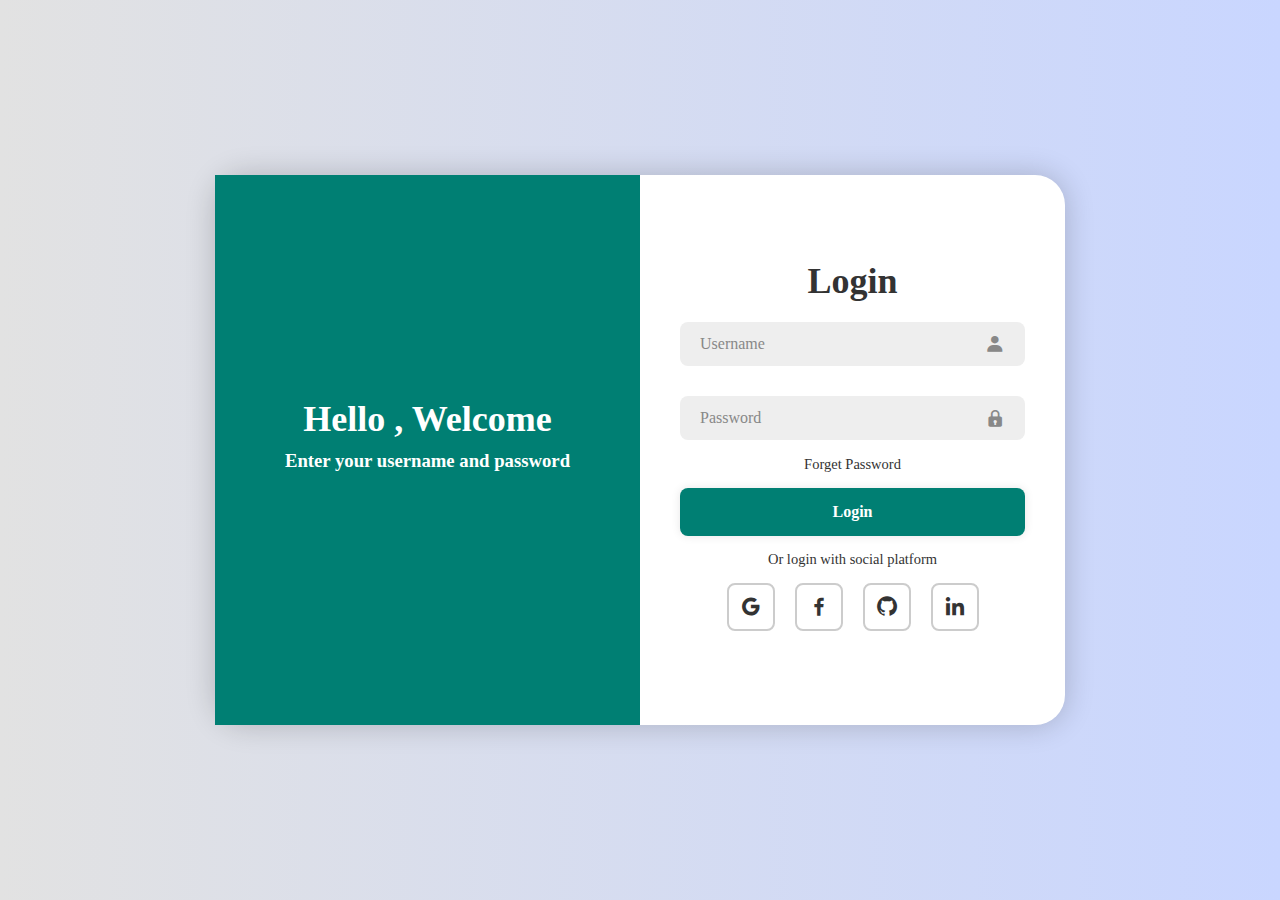
==== index_.html @ ce6fbe1e "Add files via upload" ====
<!DOCTYPE html>
<html lang="en">
<head>
    <meta charset="UTF-8">
    <meta name="viewport" content="width=4, initial-scale=1.0">
    <title>Document</title>
    <link rel="stylesheet" href="styles_.css">
    <link href='https://unpkg.com/boxicons@2.1.4/css/boxicons.min.css' rel='stylesheet'>

</head>
<body>
    
    <div class="container">
        <div class="form-box">
            <form action="">
                <h1>Login</h1>
                <div class="input-box">
                    <input type="text" placeholder="Username" required>
                    <i class='bx bxs-user'></i>
                </div>
                <div class="input-box">
                    <input type="password" placeholder="Password" required>
                    <i class='bx bxs-lock' ></i>
                </div>
                <div class="forget-link">
                    <a href="#">Forget Password</a>
                </div>
                <button type="submit" class="btn">Login</button>
                <p>Or login with social platform</p>
                <div class="social-icons">
                    <a href=""><i class='bx bxl-google' ></i></a>
                    <a href=""><i class='bx bxl-facebook' ></i></a>
                    <a href=""><i class='bx bxl-github' ></i></a>
                    <a href=""><i class='bx bxl-linkedin' ></i></a>
                </div>
            </form>
        </div>

        <div class="toggle-box">
            <div class="toggle-panel">
                <h1>Hello , Welcome </h1>
                <h3>Enter your username and password</h3>
            </div>
        </div>




    </div>


</body>
</html>
---- styles_.css ----
* {
    margin: 0;
    padding: 0;
    box-sizing: border-box;
    font-family: 'poppins' ,'sans-serif';
}
body {
    display: flex;
    justify-content: center;
    align-items: center;
    min-height: 100vh;
    background: linear-gradient(90deg , #e2e2e2 , #c9d6ff);
}
.container {
    position: relative;
    width: 850px;
    height: 550px;
    background: #fff;
    border-radius: 30px;
    box-shadow: 0 0 30px rgba(0, 0, 0, 0.2);
}
.form-box {
    position: absolute;
    right: 0;
    width: 50%;
    height: 100%;
    /*background: seagreen;*/
    display: flex;
    align-items: center;
    color: #333;
    text-align: center;
    padding: 40px;
    z-index: 1;
}
form {
    width: 100%;
}
.container h1 {
    font-size: 36px;
    margin: -10px 0 ;
}
.input-box {
    position: relative;
    margin: 30px 0;
}
.input-box input {
    width: 100%;
    padding: 13px 50px 13px 20px ;
    background: #eee;
    border-radius: 8px;
    border: none;
    outline: none;
    font-size: 16px;
    color: #333;
    font-weight: 500;
}
.input-box input::placeholder {
    color: #888;
    font-weight: 400;
}
.input-box i {
    position: absolute;
    right: 20px;
    top: 50%;
    transform: translateY(-50%);
    font-size: 20px;
    color: #888;
}
.forget-link {
    margin: -15px 0 15px;
}
.forget-link a {
    font-size: 14.5px;
    color: #333;
    text-decoration: none;
}
.btn {
    width: 100%;
    height: 48px;
    background: #7494ec;
    background: #007f73;

    border-radius: 8px;
    box-shadow: 0 0 10px rgba(0, 0, 0, 0.1);
    border: none;
    cursor: pointer;
    font-size: 16px;
    color: #fff;
    font-weight: 600;
}
.container p {
    font-size: 14.5px;
    margin: 15px 0;
}
.social-icons a {
    display: inline-flex;
    padding: 10px;
    border: 2px solid #ccc;
    border-radius: 8px;
    font-size: 24px;
    color: #333;
    text-decoration: none;
    margin: 0 8px;
}
.toggle-box {
    position: absolute;
    width: 100%;
    height: 100%;

}
.toggle-panel {
    position: absolute;
    width: 50%;
    height: 100%;
    background-color: #7494ec;
    background-color: #007f73;

    color: #fff;
    display: flex;
    flex-direction: column;
    justify-content: center;
    align-items: center;
}
.toggle-panel h3 {
    padding: 20px 0;
}
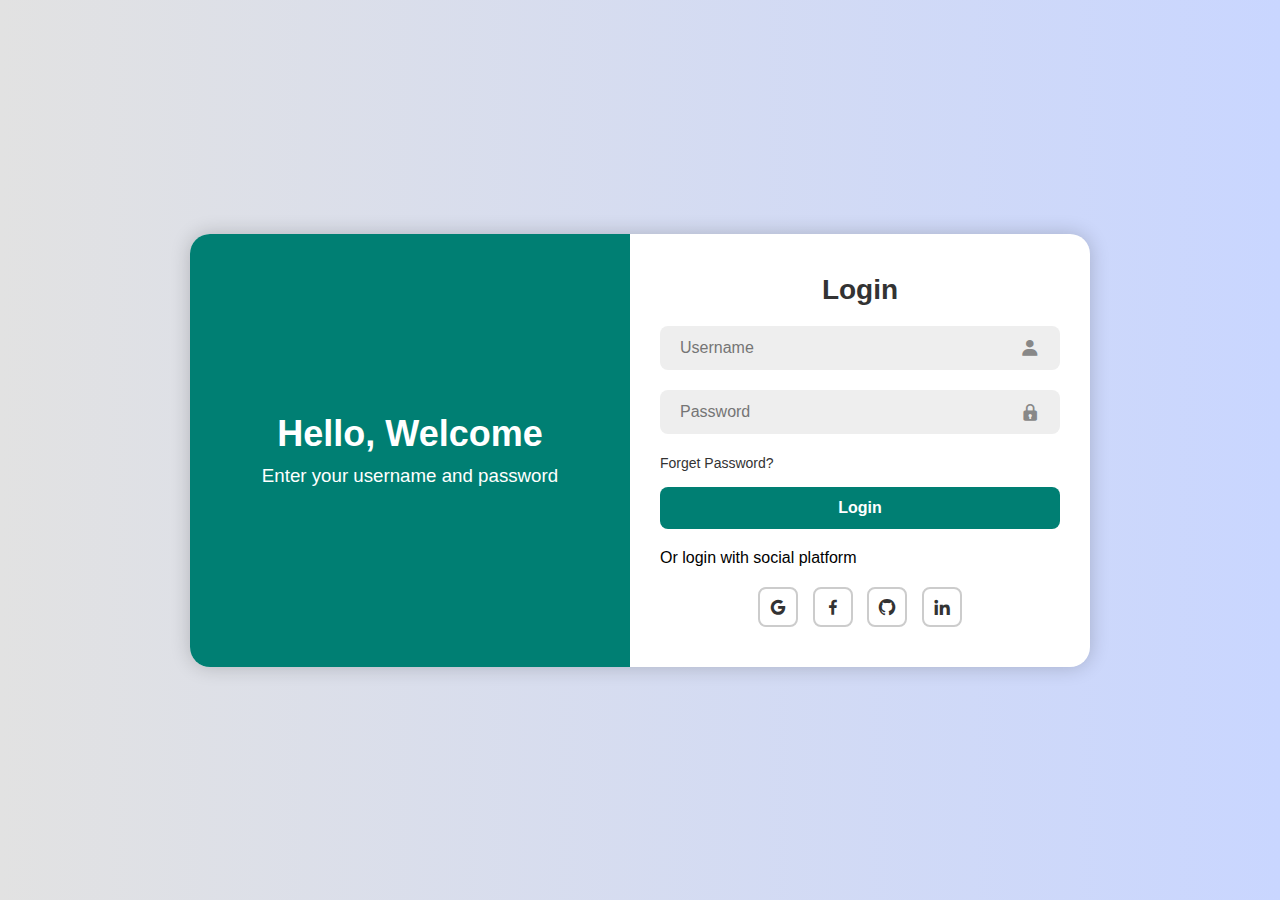
==== commit 2c8e64e7: "Add files via upload" ====
--- a/index_.html
+++ b/index_.html
@@ -1,53 +1,45 @@
 <!DOCTYPE html>
 <html lang="en">
 <head>
-    <meta charset="UTF-8">
-    <meta name="viewport" content="width=4, initial-scale=1.0">
-    <title>Document</title>
-    <link rel="stylesheet" href="styles_.css">
-    <link href='https://unpkg.com/boxicons@2.1.4/css/boxicons.min.css' rel='stylesheet'>
-
+  <meta charset="UTF-8" />
+  <meta name="viewport" content="width=device-width, initial-scale=1.0" />
+  <title>Responsive Login Page</title>
+  <link href='https://unpkg.com/boxicons@2.1.4/css/boxicons.min.css' rel='stylesheet'>
+  <link rel="stylesheet" href="styles_.css">
 </head>
 <body>
-    
-    <div class="container">
-        <div class="form-box">
-            <form action="">
-                <h1>Login</h1>
-                <div class="input-box">
-                    <input type="text" placeholder="Username" required>
-                    <i class='bx bxs-user'></i>
-                </div>
-                <div class="input-box">
-                    <input type="password" placeholder="Password" required>
-                    <i class='bx bxs-lock' ></i>
-                </div>
-                <div class="forget-link">
-                    <a href="#">Forget Password</a>
-                </div>
-                <button type="submit" class="btn">Login</button>
-                <p>Or login with social platform</p>
-                <div class="social-icons">
-                    <a href=""><i class='bx bxl-google' ></i></a>
-                    <a href=""><i class='bx bxl-facebook' ></i></a>
-                    <a href=""><i class='bx bxl-github' ></i></a>
-                    <a href=""><i class='bx bxl-linkedin' ></i></a>
-                </div>
-            </form>
-        </div>
 
-        <div class="toggle-box">
-            <div class="toggle-panel">
-                <h1>Hello , Welcome </h1>
-                <h3>Enter your username and password</h3>
-            </div>
-        </div>
-
-
-
-
+  <div class="container">
+    <div class="welcome-box">
+      <h1>Hello, Welcome</h1>
+      <h3>Enter your username and password</h3>
     </div>
 
+    <div class="form-box">
+      <h1>Login</h1>
+      <form action="">
+        <div class="input-box">
+          <input type="text" placeholder="Username" required />
+          <i class='bx bxs-user'></i>
+        </div>
+        <div class="input-box">
+          <input type="password" placeholder="Password" required />
+          <i class='bx bxs-lock'></i>
+        </div>
+        <div class="forget-link">
+          <a href="#">Forget Password?</a>
+        </div>
+        <button type="submit" class="btn">Login</button>
+        <p style="margin-top: 20px;">Or login with social platform</p>
+        <div class="social-icons">
+          <a href="#"><i class='bx bxl-google'></i></a>
+          <a href="#"><i class='bx bxl-facebook'></i></a>
+          <a href="#"><i class='bx bxl-github'></i></a>
+          <a href="#"><i class='bx bxl-linkedin'></i></a>
+        </div>
+      </form>
+    </div>
+  </div>
 
 </body>
-</html>+</html>
--- a/styles_.css
+++ b/styles_.css
@@ -2,125 +2,151 @@
     margin: 0;
     padding: 0;
     box-sizing: border-box;
-    font-family: 'poppins' ,'sans-serif';
-}
-body {
+    font-family: 'Poppins', sans-serif;
+  }
+
+  body {
+    min-height: 100vh;
+    background: linear-gradient(90deg, #e2e2e2, #c9d6ff);
     display: flex;
     justify-content: center;
     align-items: center;
-    min-height: 100vh;
-    background: linear-gradient(90deg , #e2e2e2 , #c9d6ff);
-}
-.container {
+    padding: 20px;
+  }
+
+  .container {
+    display: flex;
+    max-width: 900px;
+    width: 100%;
+    background: #fff;
+    border-radius: 20px;
+    overflow: hidden;
+    box-shadow: 0 0 20px rgba(0,0,0,0.2);
+  }
+
+  .welcome-box {
+    flex: 1;
+    background-color: #007f73;
+    color: #fff;
+    display: flex;
+    flex-direction: column;
+    justify-content: center;
+    align-items: center;
+    padding: 40px 20px;
+    text-align: center;
+  }
+
+  .welcome-box h1 {
+    font-size: 36px;
+    margin-bottom: 10px;
+  }
+
+  .welcome-box h3 {
+    font-weight: normal;
+  }
+
+  .form-box {
+    flex: 1;
+    padding: 40px 30px;
+  }
+
+  .form-box h1 {
+    font-size: 28px;
+    color: #333;
+    margin-bottom: 20px;
+    text-align: center;
+  }
+
+  .input-box {
     position: relative;
-    width: 850px;
-    height: 550px;
-    background: #fff;
-    border-radius: 30px;
-    box-shadow: 0 0 30px rgba(0, 0, 0, 0.2);
-}
-.form-box {
-    position: absolute;
-    right: 0;
-    width: 50%;
-    height: 100%;
-    /*background: seagreen;*/
-    display: flex;
-    align-items: center;
-    color: #333;
-    text-align: center;
-    padding: 40px;
-    z-index: 1;
-}
-form {
+    margin: 20px 0;
+  }
+
+  .input-box input {
     width: 100%;
-}
-.container h1 {
-    font-size: 36px;
-    margin: -10px 0 ;
-}
-.input-box {
-    position: relative;
-    margin: 30px 0;
-}
-.input-box input {
-    width: 100%;
-    padding: 13px 50px 13px 20px ;
+    padding: 13px 50px 13px 20px;
     background: #eee;
     border-radius: 8px;
     border: none;
     outline: none;
     font-size: 16px;
-    color: #333;
-    font-weight: 500;
-}
-.input-box input::placeholder {
-    color: #888;
-    font-weight: 400;
-}
-.input-box i {
+  }
+
+  .input-box i {
     position: absolute;
     right: 20px;
     top: 50%;
     transform: translateY(-50%);
     font-size: 20px;
     color: #888;
-}
-.forget-link {
-    margin: -15px 0 15px;
-}
-.forget-link a {
-    font-size: 14.5px;
+  }
+
+  .forget-link {
+    text-align: left;
+    margin-bottom: 15px;
+  }
+
+  .forget-link a {
+    font-size: 14px;
     color: #333;
     text-decoration: none;
-}
-.btn {
+  }
+
+  .btn {
     width: 100%;
-    height: 48px;
-    background: #7494ec;
-    background: #007f73;
+    padding: 12px;
+    background-color: #007f73;
+    border: none;
+    border-radius: 8px;
+    color: #fff;
+    font-size: 16px;
+    font-weight: 600;
+    cursor: pointer;
+  }
 
-    border-radius: 8px;
-    box-shadow: 0 0 10px rgba(0, 0, 0, 0.1);
-    border: none;
-    cursor: pointer;
-    font-size: 16px;
-    color: #fff;
-    font-weight: 600;
-}
-.container p {
-    font-size: 14.5px;
-    margin: 15px 0;
-}
-.social-icons a {
+  .social-icons {
+    margin-top: 20px;
+    text-align: center;
+  }
+
+  .social-icons a {
     display: inline-flex;
+    align-items: center;
+    justify-content: center;
     padding: 10px;
+    margin: 0 5px;
     border: 2px solid #ccc;
     border-radius: 8px;
-    font-size: 24px;
+    font-size: 20px;
     color: #333;
     text-decoration: none;
-    margin: 0 8px;
-}
-.toggle-box {
-    position: absolute;
-    width: 100%;
-    height: 100%;
+    width: 40px;
+    height: 40px;
+  }
 
-}
-.toggle-panel {
-    position: absolute;
-    width: 50%;
-    height: 100%;
-    background-color: #7494ec;
-    background-color: #007f73;
+  /* ✅ موبايل: نخلي التصميم عمودي */
+  @media (max-width: 768px) {
+    .container {
+      flex-direction: column;
+    }
 
-    color: #fff;
-    display: flex;
-    flex-direction: column;
-    justify-content: center;
-    align-items: center;
-}
-.toggle-panel h3 {
-    padding: 20px 0;
-}
+    .welcome-box {
+      padding: 30px 20px;
+    }
+
+    .welcome-box h1 {
+      font-size: 28px;
+    }
+
+    .form-box {
+      padding: 30px 20px;
+    }
+
+    .form-box h1 {
+      font-size: 24px;
+    }
+
+    .btn {
+      font-size: 14px;
+    }
+  }